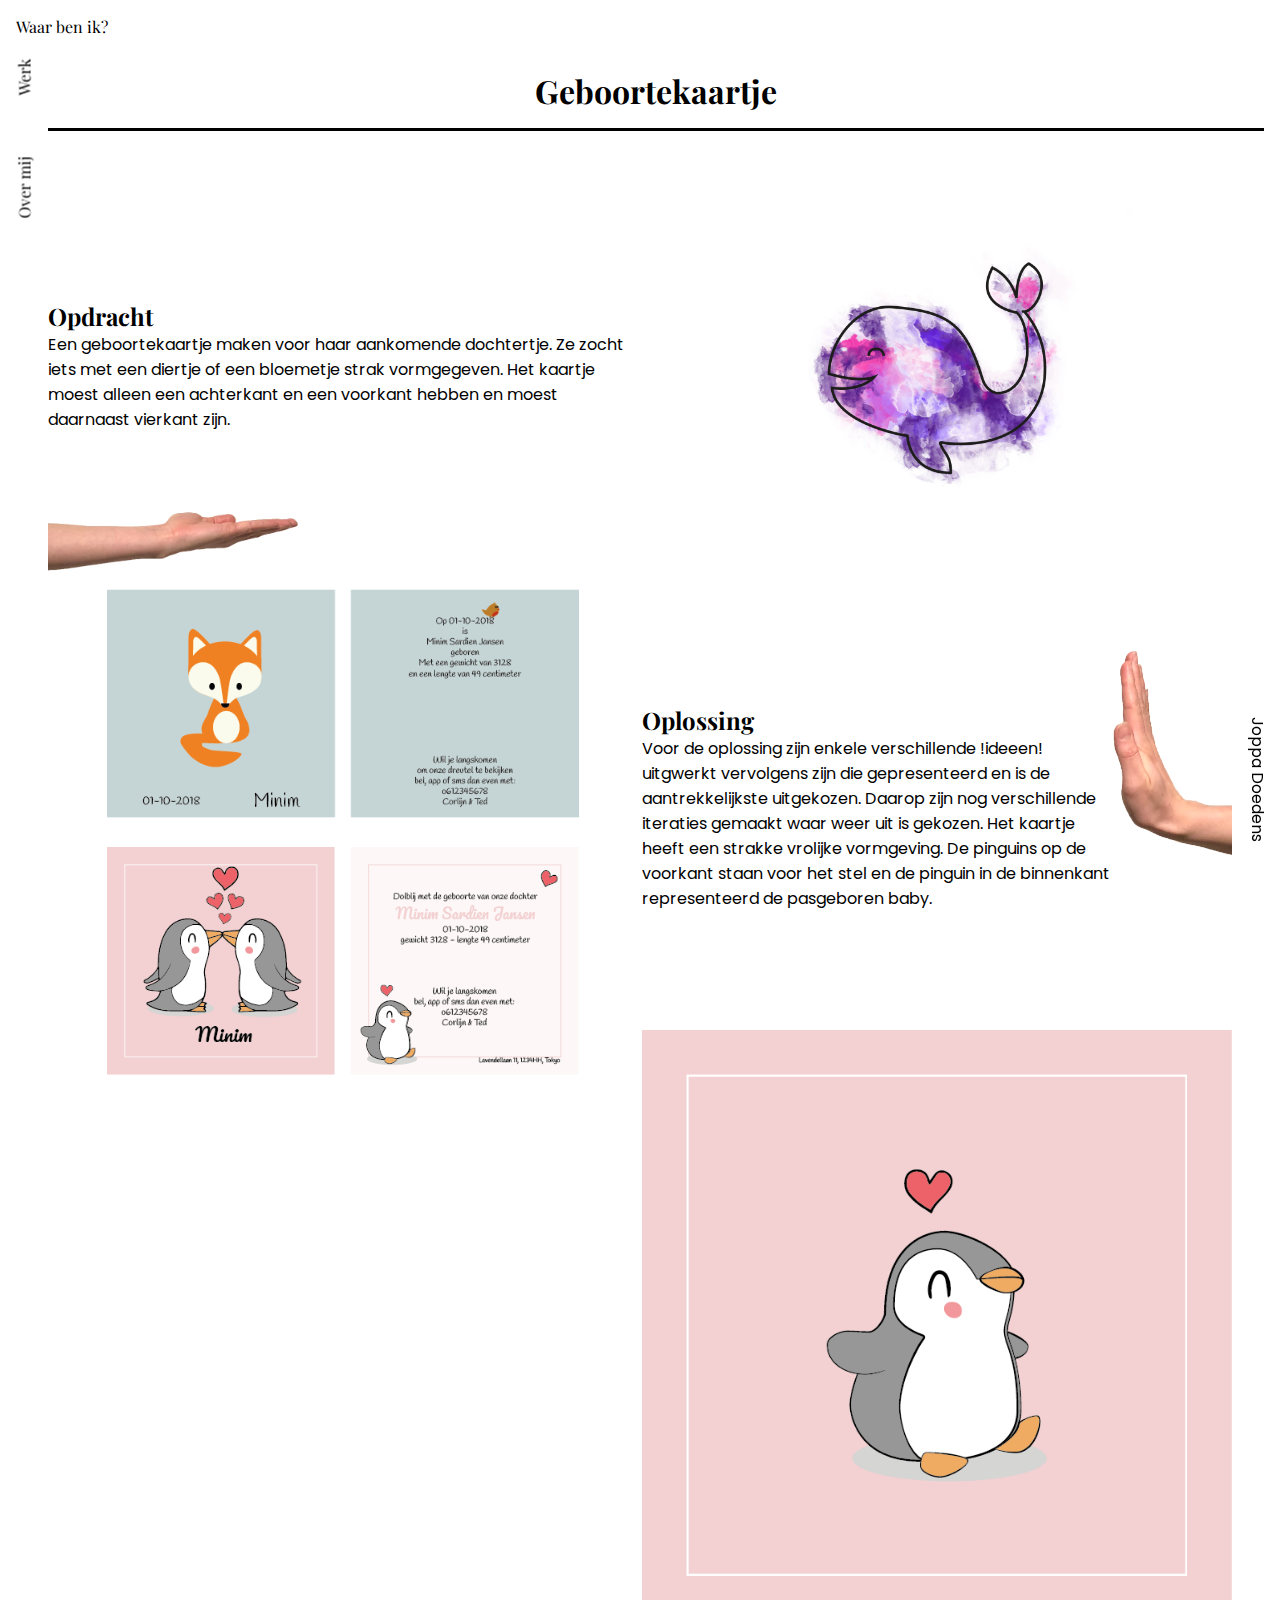
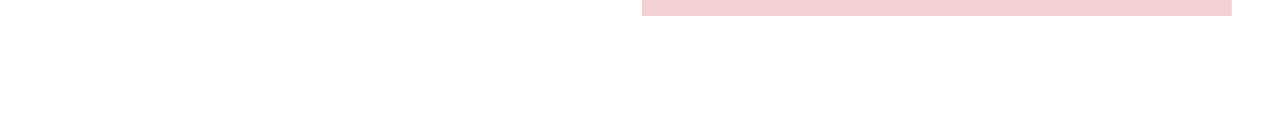
==== project6.html @ a38662e9 "Initial commit" ====
<!DOCTYPE html>
<html lang="en">

<head>
  <meta charset="UTF-8">
  <meta name="viewport" content="width=device-width, initial-scale=1.0">
  <meta http-equiv="X-UA-Compatible" content="ie=edge">
  <title>Joppa Doedens</title>
  <link rel="stylesheet" href="styles/index.css">
  <link href="https://fonts.googleapis.com/css?family=Playfair+Display|Poppins" rel="stylesheet">
  <link rel="shortcut icon" type="image/png" href="images/favicon.png"/>
</head>

<!-- --------------------------------------------------------------------------- -->

<body class="projectpagina">
  <header>
  <section>
    <ul>
      <li>Waar ben ik?</li>
      <li>Op de portefoliowebsite van Joppa Doedens</li>
    </ul>
    </section>

    <nav>
    <ul>
      <li><a href="index.html">Over mij</a></li>
      <li><a href="index.html">Werk</a></li>
    </ul>
    </nav>

    <aside class="JoppaDoedens">
      <p>Joppa Doedens</p>
    </aside>
  </header>

  <!-- --------------------------------------------------------------------------- -->

  <main>
    <h1 id="werkdeel">Geboortekaartje</h1>

    <section>
      <article class="Opdracht">
        <h2>Opdracht</h2>
        <p>
        Een geboortekaartje maken voor haar aankomende dochtertje. Ze zocht iets met een diertje of een bloemetje strak vormgegeven. Het kaartje moest alleen een achterkant en een voorkant hebben en moest daarnaast vierkant zijn.
        </p>
      </article>
      <div id="project6foto1" class="projectfoto">
      </div>
      <div id="project6foto2" class="projectfoto">
      </div>
      <div id="project6foto3" class="projectfoto">
      </div>
      <div id="Probleemhand" class="projectfoto">
      </div>

      <article class="Oplossing" class="projectfoto">
        <h2>Oplossing</h2>
        <p>
          Voor de oplossing zijn enkele verschillende !ideeen! uitgwerkt vervolgens zijn die gepresenteerd en is de aantrekkelijkste uitgekozen. Daarop zijn nog verschillende iteraties gemaakt waar weer uit is gekozen. Het kaartje heeft een strakke vrolijke vormgeving. De pinguins op de voorkant staan voor het stel en de pinguin in de binnenkant representeerd de pasgeboren baby.
        </p>
      </article>
      <div id="project6foto4" class="projectfoto">
      </div>
      <div id="project6foto5" class="projectfoto">
      </div>
      <div id="project6foto6" class="projectfoto">
      </div>
      <div id="Oplossinghand" class="projectfoto">
      </div>

    </section>

  </main>
</body>

</html>
---- styles/index.css ----
/* -----------------------------Algemenezaken---------------------------------- */
* {
  margin: 0;
  padding: 0;
  font-family: 'Playfair Display', serif;
  background-repeat: no-repeat;
}

ul {
  list-style: none;
}

a {
  text-decoration: none;
  cursor: pointer;
  color: black;
}

p {
  color: black;
  font-size: 1em;
  font-family: 'Poppins', sans-serif;
}

em {
  font-style: normal;
}

fieldset {
  border: 0;
}

/* radiobuttons niet zichtbaar */
input {
  visibility: hidden;
  position: absolute;
  overflow: hidden;
}

form button {
  position: absolute;
  right: -999em;
}

/* -----------------------------Minderalgemenezaken---------------------------------- */
/* -----------------------------navigatie&alles aan de zijkanten/bovenkant---------------------------------- */
body header section {
  margin: 1em;
}

body header section ul {
  display: flex;
  flex-flow: row;
  justify-content: flex-start;
}

body header section ul li:nth-of-type(2) {
  margin-left: 1em;
  display: none;
}

body header section ul:hover li:nth-of-type(2) {
  display: block;
}

body header aside {
  transform: rotate(90deg);
  position: fixed;
  z-index: +9999;
  right: -2.5em;
  bottom: 12%;
}

body header nav {
  transform: rotate(-90deg);
  position: fixed;
  z-index: +9999;
  left: -3.5em;
  top: 8em;
  width: 10em;
}

body header nav ul li:hover {
  border-bottom: 0.01em solid;
}

body header nav ul {
  display: flex;
  flex-flow: row;
  justify-content: space-between;
}

/* -----------------------------Main---------------------------------- */
/* -----------------------------Over mij---------------------------------- */
img {
  width: 100%;
}

main {
  margin: 0 3em;
}

h1 {
  width: 100%;
  text-align: center;
  padding: 0.5em;
  border-bottom: solid;
}

article {
  height: 100%;
  width: 100%;
}

main section:first-of-type {
  display: grid;
  grid-template-columns: 1fr 1fr 1fr;
  grid-auto-rows: 18em;
  margin: 1em 0;
}

main section:first-of-type article {
  display: flex;
  flex-flow: row;
  justify-content: space-around;
}

main section:first-of-type article header {
  width: 50%
}

main section:first-of-type article header {
  display: flex;
  justify-content: center;
  align-items: flex-start;
  flex-direction: column;
  margin: 0 2em;
}

main section:first-of-type article footer {
  width: 50%;
  padding: 1em;
  display: flex;
  align-items: center;
  justify-content: center;
}

main section:first-of-type article footer img {
  width: 9em;
  background-color: white;
  padding: 0.5em 0.5em 1.5em 0.5em;
  box-shadow: 0 10px 30px 0 rgba(35, 31, 32, .1);
  z-index: 99;
}

main section:first-of-type article:first-of-type footer img {
  width: 15.5em;
  /* background-color: transparent; */
  padding: 1em 1em 0em 1em;
  /* padding: 0; */
  /* box-shadow: none; */
  margin: 2em 0em 0em 2em;
}

main section article.Joppa {
  grid-area: 1/2/2/4;
  border-bottom: solid;
}

main section article.Vriend {
  grid-area: 2/1/3/3;
}

main section article.Vriend footer img {
  padding: 0.5em 0.5em 3em 0.5em;
}

main section article.Kind {
  grid-area: 3/1/4/3;
  flex-flow: row-reverse;
  border-right: solid;
}

main section article.Gezin {
  grid-area: 4/2/5/4;
  border-left: solid;
}

main section article.Gezin footer img {
  width: 16em;
}

main section article.Plaats {
  grid-area: 5/1/6/4;
  justify-content: flex-start;
}

main section article.Studie {
  grid-area: 6/2/7/4;
  flex-flow: row-reverse;
  border-bottom: solid;
}

main section article.Studie footer img {
  width: 14em;
}

main section article.Profilering {
  grid-area: 7/1/8/3;
  flex-flow: row-reverse;
  border-left: solid;
  border-bottom: solid;
}

div {
  z-index: -1;
  margin-right: -3em;
}

main section div#HandVriend {
  grid-area: 2/2/3/4;
  /* background: rgb(219, 174, 177); */
  background-image: url(../images/Richardwijzenmouw.png);
  background-size: 80%;
  background-position-y: 50%;
  background-position-x: 180%;
}

main section div#HandKind {
  grid-area: 3/1/4/2;
  /* background: rgb(153, 196, 218); */
  margin: 0 -0.2em 0 -3em;
  background-image: url(../images/Elodiehoudop1.png);
  background-size: 80%;
  background-position-y: 13em;
  border-bottom: solid;
}

main section div#TouwMetBordje {
  grid-area: 3/3/5/4;
  /* background: rgb(223, 173, 149); */
  background-image: url(../images/touw.png);
  background-size: 3em;
  background-position-x: 45%;
  z-index: 1;
  border-top: solid;
}

main section div#Skyline {
  grid-area: 5/1/6/4;
  /* background: rgb(172, 203, 202); */
  background-image: url("../images/utrechtskyline.png");
  background-size: 100%;
  background-position-y: 100%;
  margin: 0 -3em;
}

main section div#HandStudie {
  grid-area: 6/1/7/3;
  /* background: rgb(208, 148, 180); */
  background-image: url(../images/Joppahandgeven1.png);
  background-size: 105%;
  background-position-y: 50%;
  background-position-x: 50%;
  margin: 0;
}

main section div#PunaiseProfilering {
  grid-area: 7/1/8/2;
  /* background: rgb(208, 148, 180); */
  background-image: url(../images/punaise.png);
  background-size: 2.5em;
  background-position-x: 45%;
  z-index: 99;
  margin: 0em;
}

/* -----------------------------Werk---------------------------------- */
main section:last-of-type {
  width: 100%;
  display: flex;
  align-items: center;
  flex-direction: column;
  padding-bottom: 6em;
}

main section:last-of-type header.FotoLijstHand {
  width: 100%;
  background-image: url(../images/Joppahangen.png);
  padding: 10%;
  background-size: 70%;
  background-position-y: 40%;
  background-position-x: 160%;
}

main section:last-of-type div a h2 {
  width: 100%;
  text-align: center;
  font-family: 'Poppins', sans-serif;
  transition: color 1s ease-in-out;
}

main section:last-of-type div.naarlinks {
  display: flex;
  justify-content: space-between;
  width: 85%;
  z-index: 99;
  background-color: white;
  padding: 0.25em 0.5em;
  box-shadow: 0 10px 30px 0 rgba(35, 31, 32, .1);
}

main section:last-of-type div.naarrechts {
  display: flex;
  justify-content: space-between;
  width: 85%;
  z-index: 99;
  background-color: white;
  padding: 0.25em 0.5em;
  box-shadow: 0 10px 30px 0 rgba(35, 31, 32, .1);
}

main section:last-of-type div div.werk {
  width: 49.5%;
  margin: 0em;
}

main section:last-of-type div a {
  background-size: 100%;
  background-position-x: 50%;
  width: 100%;
  height: 24em;
  display: flex;
  justify-content: center;
  align-items: center;
  transition: color .2s ease-out;
  color: white;
}

main section:last-of-type div a h2 {
  display: none;
}

main section:last-of-type div a:hover h2 {
  display: block;
}

main section:last-of-type div.naarlinks {
  transform: skew(15deg);
}

main section:last-of-type div.naarrechts {
  transform: skew(-15deg);
}

main section:last-of-type div a#werk1 {
  background-image: url(../images/1Ledflow.png);
  background-color: antiquewhite;
}

main section:last-of-type div a:hover#werk1 {
  background-image: none;
}

main section:last-of-type div a#werk2 {
  background-image: url(../images/2RETverhalen.jpg);
  background-size: 115%;
  background-color: rgb(208, 148, 180);
}

main section:last-of-type div a:hover#werk2 {
  background-image: none;
}

main section:last-of-type div a#werk3 {
  background-image: url(../images/3Teunsjourney.png);
  background-color: rgb(172, 203, 202);
}

main section:last-of-type div a:hover#werk3 {
  background-image: none;
}

main section:last-of-type div a#werk4 {
  background-image: url(../images/4klasseboek.png);
  background-color: lightcoral;
}

main section:last-of-type div a:hover#werk4 {
  background-image: none;
}

main section:last-of-type div a#werk5 {
  background-image: url(../images/5Stepaway.png);
  background-color: rgb(153, 196, 218);
}

main section:last-of-type div a:hover#werk5 {
  background-image: none;
}

main section:last-of-type div a#werk6 {
  background-image: url(../images/6geboortekaartje.png);
  background-color: rgb(219, 174, 177);
}

main section:last-of-type div a:hover#werk6 {
  background-image: none;
}

main section:last-of-type div a#werk7 {
  background-image: url(../images/7Teunsjourney.jpg);
}

main section:last-of-type div a:hover#werk7 {
  background-color: rgb(223, 173, 149);
  background-image: none;
}

main section:last-of-type div a#werk8 {
  background-color: antiquewhite;
  background-image: url(../images/album8.jpg);
}

main section:last-of-type div a:hover#werk8 {
  background-image: none;
}

main section:last-of-type div a#werk9 {
  background-color: lightblue;
  background-image: url(../images/album9.jpg);
}

main section:last-of-type div a:hover#werk9 {
  background-image: none;
}

/* -----------------------------Projectpagina's---------------------------------- */
body.projectpagina main section {
  display: grid;
  grid-template-columns: 1fr 1fr 1fr 1fr 1fr 1fr;
  grid-auto-rows: 9em;
  margin: 1em 0;
  grid-gap: 0.2em;
}

body.projectpagina main section div.projectfoto {
  transform: none;
  width: 100%;
  height: 100%;
  box-shadow: none;
  z-index: -1;
  padding: 0em;
}

body.projectpagina main section article {
  display: flex;
  flex-flow: column;
  justify-content: center;
  align-items: flex-start;
}

body.projectpagina main section article.Opdracht {
  grid-area: 1/1/4/4;
}

body.projectpagina main section article.Oplossing {
  grid-area: 4/4/7/7;
  max-width: 80%;
}

body.projectpagina main section div#Probleemhand {
  grid-area: 3/1/4/3;
  background-image: url(../images/Projectfotos/joppaophouden.png);
  background-size: 160%;
  background-position-y: 70%;
  background-position-x: 140%;
  margin: 0;
}

body.projectpagina main section div#Oplossinghand {
  grid-area: 4/6/6/7;
  background-image: url(../images/Projectfotos/Joppaho.png);
  background-size: 180%;
  background-position-y: -30%;
  background-position-x: -30%;
  margin: 0;
}

body.projectpagina main section div.projectfoto {
  background-size: 200%;
}

body.projectpagina main section div#project1foto1 {
  background-image: url(../images/Projectfotos/Ledflow/zebra.png);
  grid-area: 1/4/3/7;
  background-size: 120%;
  z-index: -3;
}

body.projectpagina main section div#project1foto2 {
  background-image: url(../images/Projectfotos/Ledflow/lijn.png);
  grid-area: 2/4/4/6;
  background-size: 180%;
}

body.projectpagina main section div#project1foto3 {
  background-image: url(../images/Projectfotos/Ledflow/knop.png);
  grid-area: 2/5/4/7;
  background-size: 180%;
  z-index: -2;
  background-position-x: -7em;
}

body.projectpagina main section div#project1foto4 {
  background-image: url(../images/Projectfotos/Ledflow/Storyboard.png);
  grid-area: 4/1/6/4;
  background-size: 100%;
}

body.projectpagina main section div#project1foto5 {
  background-image: url(../images/Projectfotos/Ledflow/Microinteracties1.png);
  grid-area: 6/1/7/4;
  background-size: 100%;
  background-position-y: -5em;
}

body.projectpagina main section div#project1foto6 {
  background-image: url(#);
  grid-area: 6/3/7/4;
  background-size: 100%;
  background-color: transparent;
}

body.projectpagina main section video {
  grid-area: 7/4/9/7;
  width: 100%;
}

/* -------------------------------project2(RET)------------------------------------- */
body.projectpagina main section div#project2foto1 {
  background-image: url(../images/Projectfotos/Retreisverhalen/huisstijl.jpg);
  grid-area: 1/4/3/7;
  background-size: 120%;
  z-index: -3;
}

body.projectpagina main section div#project2foto2 {
  background-image: url(../images/Projectfotos/Retreisverhalen/Costumerjourney.png);
  grid-area: 2/4/4/6;
  background-size: 140%;
}

body.projectpagina main section div#project2foto3 {
  background-image: url(../images/Projectfotos/Retreisverhalen/Tekengebied4.png);
  grid-area: 3/6/4/6;
  background-size: 180%;
  z-index: -2;
}

body.projectpagina main section div#project2foto4 {
  background-image: url(../images/Projectfotos/Retreisverhalen/responsive.png);
  grid-area: 4/1/6/4;
  background-size: 100%;
}

body.projectpagina main section div#project2foto5 {
  background-image: url(../images/Projectfotos/Retreisverhalen/hoofdschermen.png);
  grid-area: 6/1/7/2;
  background-size: 100%;
}

body.projectpagina main section div#project2foto6 {
  background-image: url(../images/Projectfotos/Retreisverhalen/subschermen.png);
  grid-area: 6/2/7/3;
  background-size: 100%;
}

body.projectpagina main section div#project2foto7 {
  background-image: url(../images/Projectfotos/Retreisverhalen/microinteractie.png);
  grid-area: 6/3/7/4;
  background-size: 100%;
}

body.projectpagina main section a {
  font-family: 'Poppins', sans-serif;
  border-left: 0.05em black solid;
}

body.projectpagina main section a:hover {
  text-decoration: underline;
}

body.projectpagina main section a#RETverhalenwebsite {
  grid-area: 7/1/8/4;
}

body.projectpagina main section a#Ontwerpdocumentatie {
  grid-area: 7/4/8/7;
}

/* -------------------------------project3(Teunsjourney)------------------------------------- */
body.projectpagina main section div#project3foto1 {
  background-image: url(../images/Projectfotos/Teunsjourney/storyboard.png);
  grid-area: 1/4/4/6;
  background-size: 100%;
  z-index: -1;
}

body.projectpagina main section div#project3foto2 {
  background-image: url(#);
  grid-area: 2/4/4/6;
  background-size: 110%;
  background-color: transparent;
}

body.projectpagina main section div#project3foto3 {
  background-image: url(../images/Projectfotos/Teunsjourney/berg.jpeg);
  grid-area: 1/6/4/7;
  background-size: 127%;
  z-index: -1;
}

body.projectpagina main section div#project3foto4 {
  background-image: url(../images/Projectfotos/Teunsjourney/flow.png);
  grid-area: 4/1/7/4;
  background-size: 100%;
}

body.projectpagina main section div#project3foto5 {
  background-image: url(#);
  grid-area: 6/1/7/4;
  background-size: 100%;
  background-color: transparent;
}

body.projectpagina main section div#project3foto6 {
  background-image: url(#);
  grid-area: 6/3/7/4;
  background-size: 100%;
  background-color: transparent;
}

/* -------------------------------project4(Klasseboek)------------------------------------- */
body.projectpagina main section div#project4foto1 {
  background-image: url(#);
  grid-area: 1/4/4/7;
  background-size: 140%;
  z-index: -3;
  background-color: transparent;
}

body.projectpagina main section div#project4foto2 {
  background-image: url(../images/Projectfotos/Klasseboek/1.png);
  grid-area: 1/4/3/6;
  background-size: 100%;
  margin: 0.5em;
  z-index: -2;
  background-position-x: 50%;
  background-position-y: 20%;
      padding-right: 6.5em;
  box-shadow: 0 10px 30px 0 rgba(35, 31, 32, .1);
}

body.projectpagina main section div#project4foto3 {
  background-image: url(../images/Projectfotos/Klasseboek/2.png);
  grid-area: 2/5/4/7;
  background-size: 140%;
  z-index: -1;
  margin: -0.5em;
  /* background-position-x: 50%; */
  background-position-y: 80%;
  box-shadow: 0 10px 30px 0 rgba(35, 31, 32, .1);
}

body.projectpagina main section div#project4foto4 {
  background-image: url(../images/Projectfotos/Klasseboek/3.png);
  grid-area: 4/1/6/3;
  background-size: 140%;
  box-shadow: 0 10px 30px 0 rgba(35, 31, 32, .1);
}

body.projectpagina main section div#project4foto5 {
  background-image: url(../images/Projectfotos/Klasseboek/4.png);
  grid-area: 6/1/7/4;
  background-size: 100%;
  background-position-y: -5em;
  box-shadow: 0 10px 30px 0 rgba(35, 31, 32, .1);
}

body.projectpagina main section div#project4foto6 {
  background-image: url(#);
  grid-area: 6/3/7/4;
  background-size: 100%;
  background-color: transparent;
}

body.projectpagina main section a#klassboekpdf {
  grid-area: 7/1/8/4;
}

/* -------------------------------project5(Step away)------------------------------------- */
body.projectpagina main section div#project5foto1 {
  background-image: url(../images/Projectfotos/Stepaway/beespray.png);
  grid-area: 3/4/4/5;
  background-size: 40%;
  z-index: -3;
  background-position-x: 50%;
  background-position-y: 50%;
  transform: rotate(-20deg);

}

body.projectpagina main section div#project5foto2 {
  background-image: url(../images/Projectfotos/Stepaway/5_0-50-100-0-2.png);
  grid-area: 1/6/2/7;
  background-size: 80%;
  background-position-x: 50%;
}

body.projectpagina main section div#project5foto3 {
  background-image: url(../images/Projectfotos/Stepaway/Startscherm.png);
  grid-area: 1/4/4/7;
  background-size: 50%;
  background-position-x: 50%;
  background-position-y: 50%;
  z-index: -2;
}

body.projectpagina main section div#project5foto4 {
  background-image: url(../images/Projectfotos/Stepaway/menu.png);
  grid-area: 4/1/7/3;
  background-size: 80%;
}

body.projectpagina main section div#project5foto5 {
  background-image: url(../images/Projectfotos/Stepaway/SomthingIDontNeed6.png);
  grid-area: 5/2/8/4;
  background-size: 80%;
  background-position-x: 100%;
}

body.projectpagina main section div#project5foto6 {
  background-image: url(../images/Projectfotos/Stepaway/spray-paint-banner-11-1024x393_0-50-100-0-2.png);
  grid-area: 7/1/8/3;
  background-size: 80%;
  background-position-x: 40%;
  background-position-y: 50%;
}

/* -------------------------------project6(Geboortekaartje)------------------------------------- */
body.projectpagina main section div#project6foto1 {
  background-image: url(../images/Projectfotos/GeboortekaartjeCorlijn/1.png);
  grid-area: 4/1/6/4;
  background-size: 80%;
  background-position-x: 50%;
}

body.projectpagina main section div#project6foto2 {
  background-image: url(../images/Projectfotos/GeboortekaartjeCorlijn/3.png);
  grid-area: 5/1/7/4;
  background-size: 80%;
  margin-top: 6em;
  background-position-x: 50%;
  background-position-y: 100%;
}

body.projectpagina main section div#project6foto3 {
  background-image: url(#);
  grid-area: 2/5/4/7;
  background-color: transparent;
}

body.projectpagina main section div#project6foto4 {
  background-image: url(../images/Projectfotos/GeboortekaartjeCorlijn/4.png);
    grid-area: 7/4/11/7;
  background-size: 100%;
}

body.projectpagina main section div#project6foto5 {
  background-image: url(../images/Projectfotos/GeboortekaartjeCorlijn/5.png);
    grid-area: 1/4/4/7;
  background-size: 100%;
}

body.projectpagina main section div#project6foto6 {
  background-image: url(#);
  grid-area: 6/3/7/4;
  background-size: 100%;
  background-color: transparent;
}
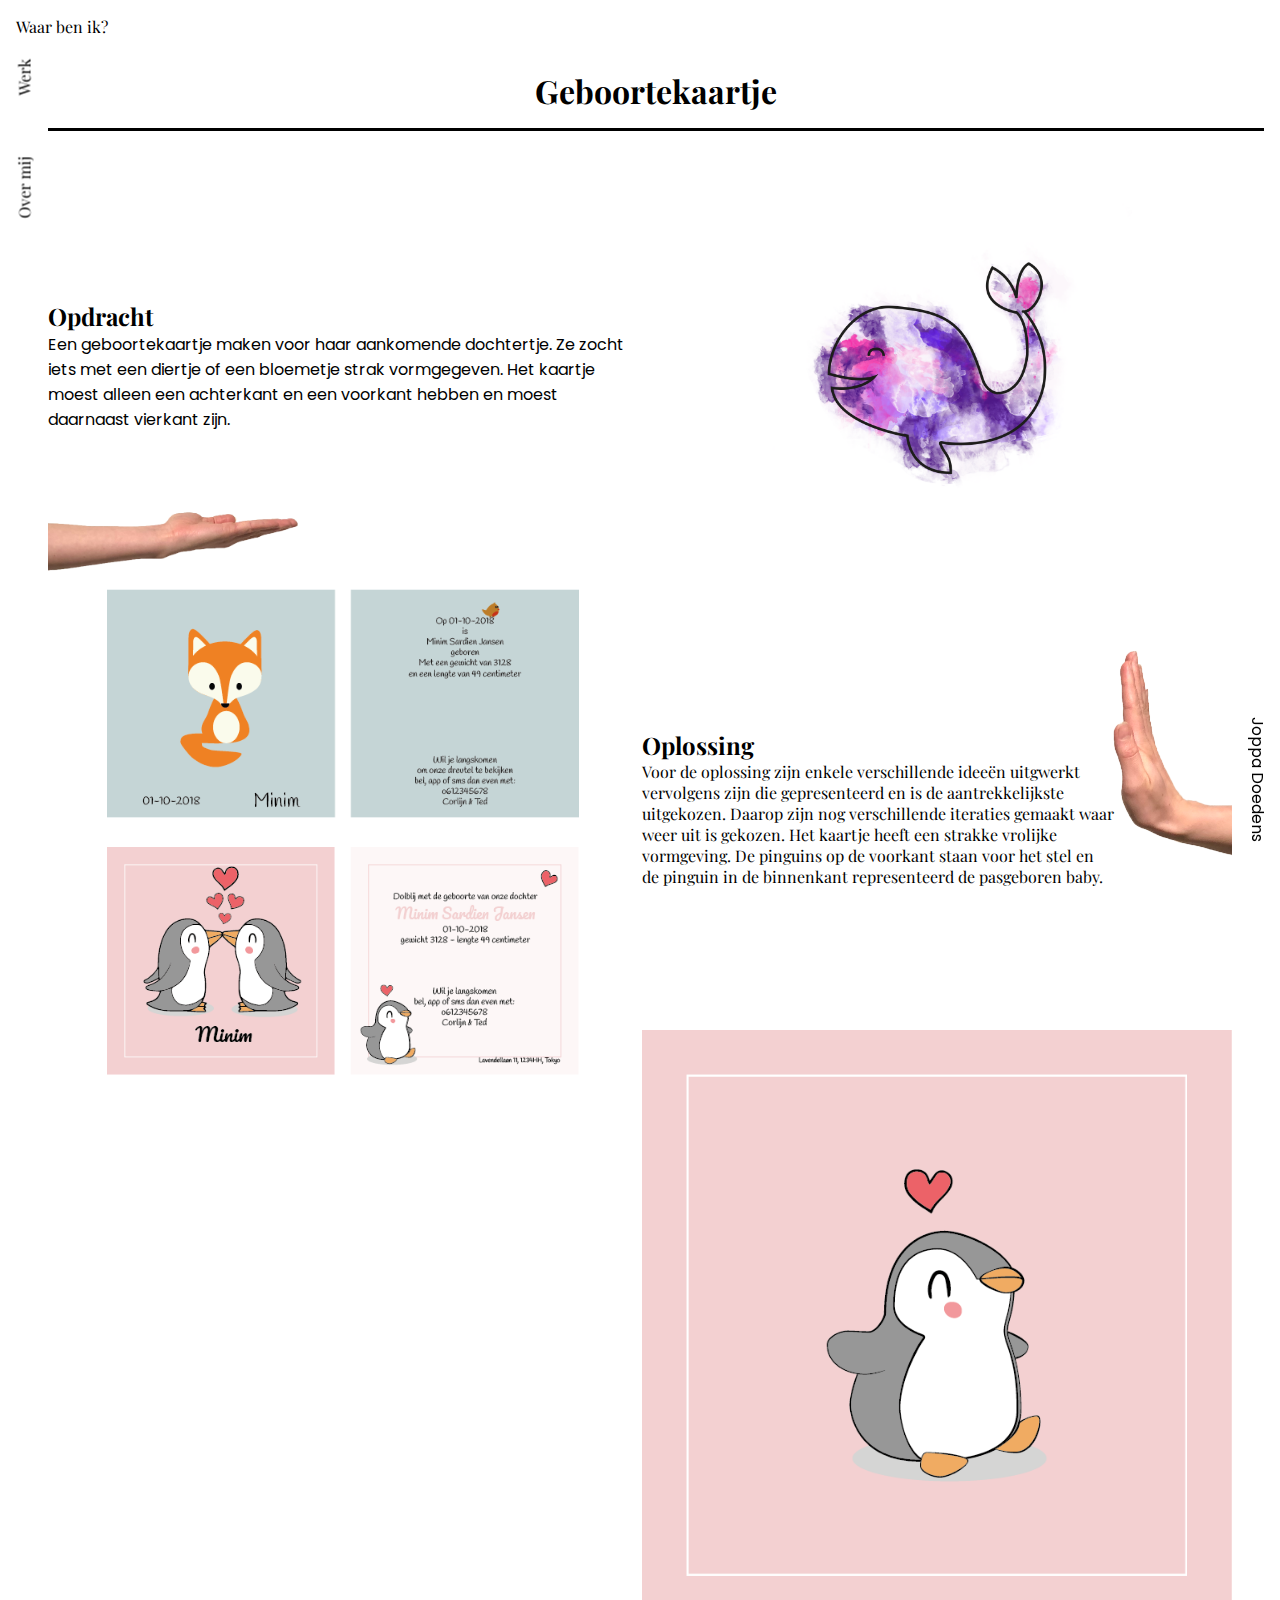
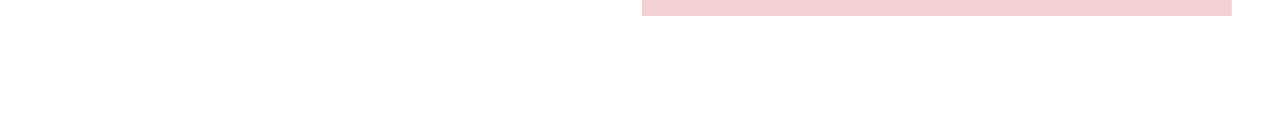
==== commit 642c3415: "ideeën" ====
--- a/project6.html
+++ b/project6.html
@@ -57,9 +57,7 @@
 
       <article class="Oplossing" class="projectfoto">
         <h2>Oplossing</h2>
-        <p>
-          Voor de oplossing zijn enkele verschillende !ideeen! uitgwerkt vervolgens zijn die gepresenteerd en is de aantrekkelijkste uitgekozen. Daarop zijn nog verschillende iteraties gemaakt waar weer uit is gekozen. Het kaartje heeft een strakke vrolijke vormgeving. De pinguins op de voorkant staan voor het stel en de pinguin in de binnenkant representeerd de pasgeboren baby.
-        </p>
+        Voor de oplossing zijn enkele verschillende ideeën uitgwerkt vervolgens zijn die gepresenteerd en is de aantrekkelijkste uitgekozen. Daarop zijn nog verschillende iteraties gemaakt waar weer uit is gekozen. Het kaartje heeft een strakke vrolijke vormgeving. De pinguins op de voorkant staan voor het stel en de pinguin in de binnenkant representeerd de pasgeboren baby.
       </article>
       <div id="project6foto4" class="projectfoto">
       </div>
